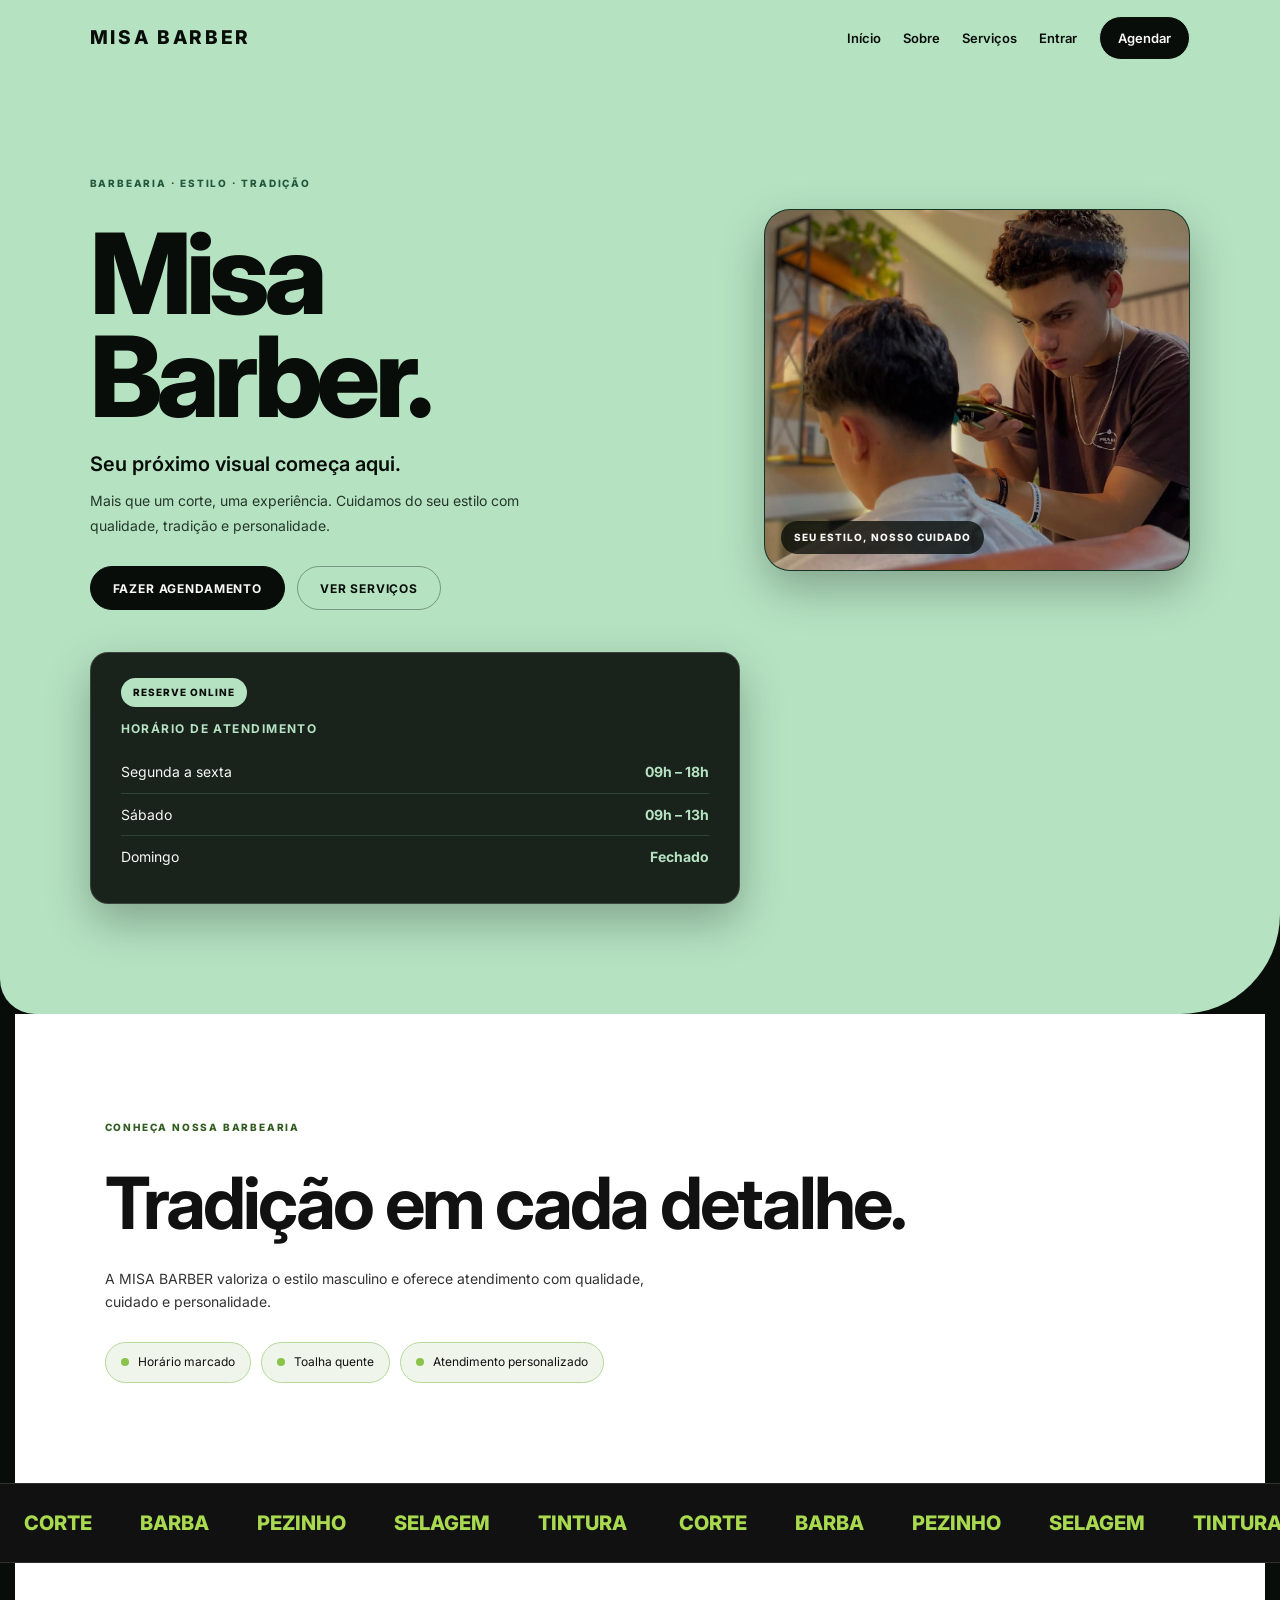
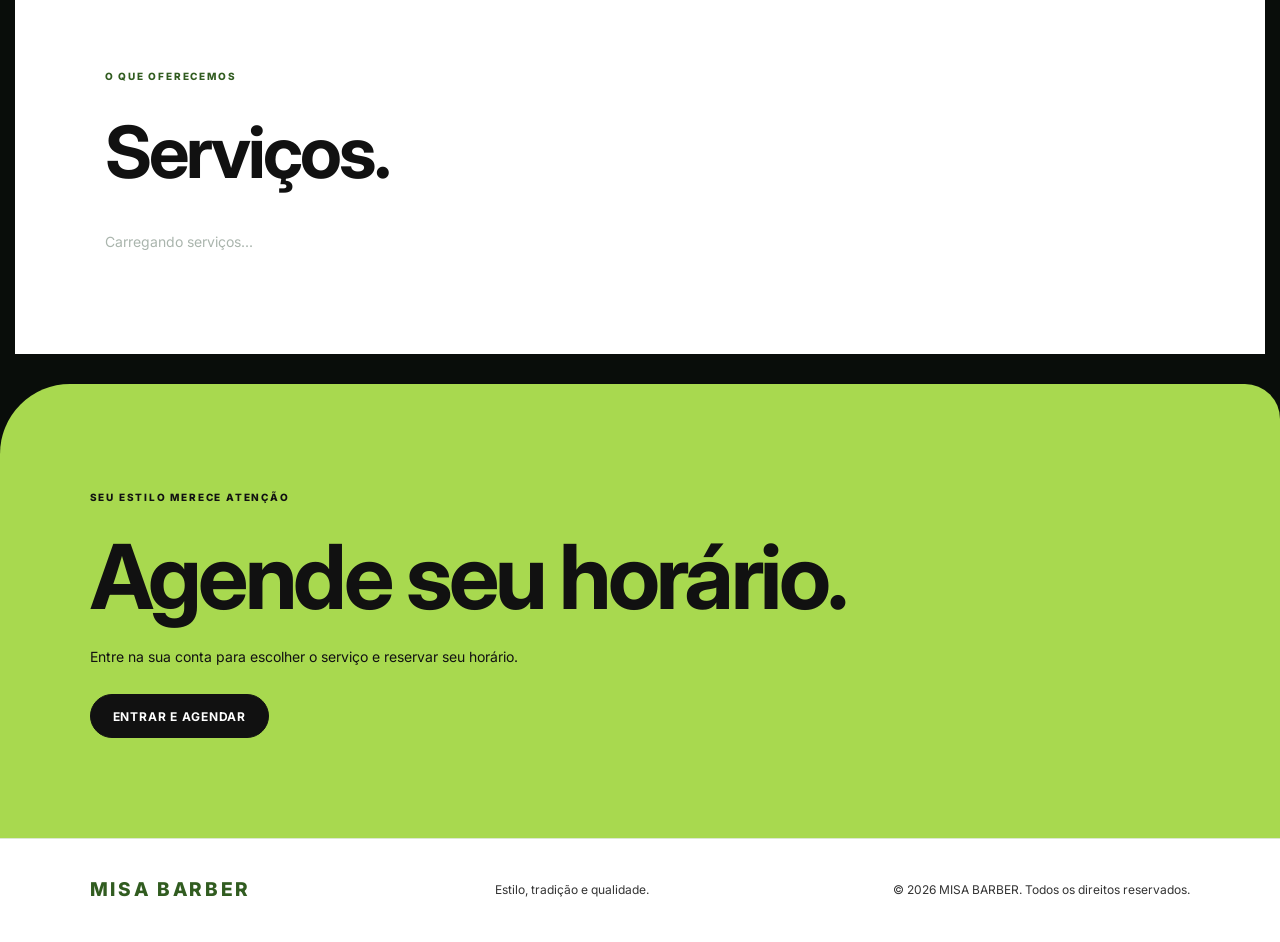
==== index.html @ e235f04a "Remove barboterapia e toalha quente da página inicial" ====
<!DOCTYPE html>
<html lang="pt-BR">
<head>
<meta charset="UTF-8">
<meta name="viewport" content="width=device-width, initial-scale=1.0">
<title>MISA BARBER</title>
<link rel="preconnect" href="https://fonts.googleapis.com">
<link href="https://fonts.googleapis.com/css2?family=Inter:wght@400;500;700;800&display=swap" rel="stylesheet">
<link rel="stylesheet" href="style.css">
</head>
<body>

<header class="topo">
  <a class="logo" href="index.html">MISA BARBER</a>
  <nav>
    <a href="#inicio">Início</a>
    <a href="#sobre">Sobre</a>
    <a href="#servicos">Serviços</a>
    <a href="login.html">Entrar</a>
    <a class="nav-cta" href="cadastro.html">Agendar</a>
  </nav>
</header>

<main>
  <section class="hero" id="inicio">
    <div class="hero-grid">
      <div class="entra">
        <span class="rotulo">Barbearia · Estilo · Tradição</span>
        <h1>Misa<br>Barber.</h1>
        <h2>Seu próximo visual começa aqui.</h2>
        <p class="lead">Mais que um corte, uma experiência. Cuidamos do seu estilo com qualidade, tradição e personalidade.</p>
        <div class="botoes">
          <a class="btn escuro" href="cadastro.html">FAZER AGENDAMENTO</a>
          <a class="btn contorno" href="#servicos">VER SERVIÇOS</a>
        </div>
      </div>

      
      <div class="hero-foto">
        <img src="imagens/foto-barbearia.jpg" alt="Imagem da MISA BARBER">
        <span>SEU ESTILO, NOSSO CUIDADO</span>
      </div>

      <aside class="vidro entra" aria-label="Horário de atendimento">
        <span class="pilula">Reserve online</span>
        <h3>Horário de atendimento</h3>
        <div class="horario"><span>Segunda a sexta</span><b>09h – 18h</b></div>
        <div class="horario"><span>Sábado</span><b>09h – 13h</b></div>
        <div class="horario"><span>Domingo</span><b>Fechado</b></div>
      </aside>
    </div>
  </section>

  <section class="vazio" id="sobre">
    <span class="rotulo">Conheça nossa barbearia</span>
    <h2>Tradição em cada detalhe.</h2>
    <p>A MISA BARBER valoriza o estilo masculino e oferece atendimento com qualidade, cuidado e personalidade.</p>
    <div class="selos">
      <span class="selo"><i></i>Horário marcado</span>
      <span class="selo"><i></i>Toalha quente</span>
      <span class="selo"><i></i>Atendimento personalizado</span>
    </div>
  </section>

  <div class="faixa" aria-hidden="true">
    <div>
      <span>CORTE</span><span>BARBA</span><span>PEZINHO</span><span>SELAGEM</span><span>TINTURA</span>
      <span>CORTE</span><span>BARBA</span><span>PEZINHO</span><span>SELAGEM</span><span>TINTURA</span>
    </div>
  </div>

  <section class="vazio" id="servicos">
    <span class="rotulo">O que oferecemos</span>
    <h2>Serviços.</h2>
    <div id="home-services" class="cards">
      <p>Carregando serviços...</p>
    </div>
  </section>

  <section class="convite">
    <div class="convite-in">
      <span class="rotulo">Seu estilo merece atenção</span>
      <h2>Agende seu horário.</h2>
      <p>Entre na sua conta para escolher o serviço e reservar seu horário.</p>
      <a class="btn escuro" href="login.html">ENTRAR E AGENDAR</a>
    </div>
  </section>
</main>

<footer>
  <a class="logo" href="index.html">MISA BARBER</a>
  <p>Estilo, tradição e qualidade.</p>
  <small>© 2026 MISA BARBER. Todos os direitos reservados.</small>
</footer>

<script type="module" src="script.js"></script>
</body>
</html>
---- style.css ----
/* MISA BARBER — identidade visual única */
:root {
  color-scheme: dark;
  --bg: #090D0A;
  --surface: #121A15;
  --surface-2: #18231C;
  --green: #173D2B;
  --green-light: #24583D;
  --mint: #B5E3C2;
  --white: #F7F8F6;
  --muted: #AAB5AD;
  --line: #2C4435;
  --danger: #E57373;
  --radius: 18px;
  --shadow: 0 18px 45px rgba(0,0,0,.28);
  --ease: cubic-bezier(.22,1,.36,1);
}
* { margin:0; padding:0; box-sizing:border-box; }
html { scroll-behavior:smooth; }
body {
  min-height:100vh;
  background:var(--bg);
  color:var(--white);
  font-family:'Inter',Arial,sans-serif;
  font-size:14px;
  line-height:1.7;
}
a { color:var(--mint); text-decoration:none; transition:color .2s ease; }
a:hover { color:#D8F2DF; }
button, input, select, textarea { font:inherit; }
button { cursor:pointer; }
:focus-visible { outline:2px solid var(--mint); outline-offset:3px; }
h1,h2,h3 { line-height:1.2; }
p { overflow-wrap:break-word; }

/* Cabeçalho e navegação */
.topo {
  position:sticky; top:0; z-index:20;
  min-height:76px; padding:16px 7%;
  display:flex; align-items:center; justify-content:space-between; gap:22px;
  background:rgba(9,13,10,.96);
  border-bottom:1px solid var(--line);
  box-shadow:0 8px 25px rgba(0,0,0,.16);
  backdrop-filter:blur(14px);
}
.logo {
  color:var(--mint); font-size:19px; font-weight:800;
  letter-spacing:.14em; white-space:nowrap;
}
nav { display:flex; align-items:center; justify-content:center; gap:22px; flex-wrap:wrap; }
nav a,.link-button {
  color:var(--white); background:transparent; border:0;
  font-size:13px; font-weight:600; font-family:inherit;
}
nav a:hover,.link-button:hover { color:var(--mint); }
.nav-cta {
  display:inline-flex; align-items:center; justify-content:center;
  padding:10px 18px; border:1px solid var(--mint);
  border-radius:999px; color:var(--mint);
}

/* Botões */
.btn {
  display:inline-flex; align-items:center; justify-content:center; gap:8px;
  min-height:44px; padding:12px 22px;
  border:1px solid var(--mint); border-radius:999px;
  background:var(--green); color:var(--white);
  font:700 12px 'Inter',Arial,sans-serif; letter-spacing:.07em;
  text-align:center; cursor:pointer;
  transition:background .2s ease,color .2s ease,border-color .2s ease,transform .2s ease;
}
.btn:hover { background:var(--mint); color:var(--bg); border-color:var(--mint); transform:translateY(-2px); }
.btn:active { transform:translateY(0); }
.btn.full { width:100%; margin-top:12px; }
.btn.small { min-height:34px; padding:8px 13px; font-size:11px; }
.btn.danger { background:#552626; border-color:#9B4A4A; color:#FFF; }
.btn.danger:hover { background:var(--danger); color:#190707; border-color:var(--danger); }
button:disabled,.btn:disabled { opacity:.45; cursor:not-allowed; transform:none; }

/* Página inicial */
body:has(.hero-grid) .topo {
  position:absolute; top:0; left:0; right:0;
  background:transparent; border:0; box-shadow:none; backdrop-filter:none;
}
body:has(.hero-grid) .topo .logo { color:var(--bg); }
body:has(.hero-grid) .topo nav a { color:var(--bg); }
body:has(.hero-grid) .topo nav a:hover { color:var(--green); }
body:has(.hero-grid) .topo .nav-cta { background:var(--bg); color:var(--white); }
.hero {
  position:relative; min-height:92vh; padding:170px 7% 110px;
  color:var(--bg); background:var(--mint);
  border-radius:0 0 100px 35px; overflow:hidden;
}
.hero-grid {
  display:grid; grid-template-columns:minmax(0,1.2fr) minmax(260px,.8fr);
  gap:34px; align-items:center; max-width:1250px; margin:0 auto;
}
.hero-grid > div:first-child { grid-column:1; grid-row:1; }
.hero-foto { grid-column:2; grid-row:1; align-self:center; }
.hero-grid .vidro { grid-column:1 / -1; }
.rotulo,.eyebrow {
  display:inline-block; margin-bottom:12px;
  color:var(--green-light); font-size:10px; font-weight:800;
  letter-spacing:.18em; text-transform:uppercase;
}
.hero h1 {
  margin:18px 0 24px; font-size:clamp(56px,9vw,112px);
  line-height:.92; font-weight:800; letter-spacing:-.05em;
}
.hero h2 { margin-bottom:12px; font-size:20px; font-weight:600; }
.lead { max-width:460px; margin-bottom:28px; color:#26372C; font-size:14px; line-height:1.8; }
.botoes { display:flex; gap:12px; flex-wrap:wrap; }
.btn.escuro { background:var(--bg); color:var(--white); border-color:var(--bg); }
.btn.escuro:hover { background:var(--green); border-color:var(--green); color:var(--white); }
.btn.claro { background:var(--mint); color:var(--bg); }
.btn.contorno { background:transparent; color:var(--bg); border-color:rgba(9,13,10,.35); }
.btn.contorno:hover { background:var(--bg); color:var(--white); border-color:var(--bg); }
.hero-foto {
  width:100%; min-height:300px; position:relative; overflow:hidden;
  border:1px solid rgba(9,13,10,.18); border-radius:26px;
  background:var(--green); box-shadow:var(--shadow);
}
.hero-foto img { display:block; width:100%; height:360px; object-fit:cover; }
.hero-foto span {
  position:absolute; left:16px; bottom:16px; padding:8px 13px;
  color:var(--white); background:rgba(9,13,10,.78);
  border-radius:999px; font-size:10px; font-weight:800; letter-spacing:.1em;
}
.vidro {
  position:relative; padding:25px 30px; color:var(--white);
  background:rgba(9,13,10,.9); border:1px solid rgba(255,255,255,.15);
  border-radius:var(--radius); box-shadow:var(--shadow);
}
.hero .vidro { max-width:650px; margin-top:8px; }
.vidro .pilula {
  display:inline-block; margin-bottom:15px; padding:6px 12px;
  color:var(--bg); background:var(--mint); border-radius:999px;
  font-size:10px; font-weight:800; letter-spacing:.1em; text-transform:uppercase;
}
.vidro h3 { margin-bottom:14px; color:var(--mint); font-size:12px; letter-spacing:.12em; text-transform:uppercase; }
.horario { display:flex; justify-content:space-between; gap:16px; padding:9px 0; border-bottom:1px solid var(--line); }
.horario:last-child { border:0; }
.horario b { color:var(--mint); }
.vazio { max-width:1250px; margin:0 auto; padding:100px 7%; }
.vazio h2 { margin:12px 0 20px; font-size:clamp(36px,6vw,72px); letter-spacing:-.04em; }
.vazio > p { max-width:560px; color:var(--muted); }
.vazio .rotulo { color:var(--mint); }
.selos { display:flex; gap:10px; flex-wrap:wrap; margin-top:28px; }
.selo { display:inline-flex; align-items:center; gap:9px; padding:9px 15px; background:var(--surface-2); border:1px solid var(--line); border-radius:999px; font-size:12px; }
.selo i { width:8px; height:8px; border-radius:50%; background:var(--mint); }
.cards { display:grid; grid-template-columns:repeat(auto-fit,minmax(230px,1fr)); gap:18px; margin-top:35px; }
.cards > p { grid-column:1/-1; color:var(--muted); }
.card {
  padding:28px; background:var(--surface); border:1px solid var(--line);
  border-radius:var(--radius); transition:transform .2s ease,border-color .2s ease;
}
.card:hover { transform:translateY(-4px); border-color:var(--mint); }
.card h3 { min-height:2.4em; margin-bottom:14px; color:var(--mint); font-size:18px; }
.card p { color:var(--muted); font-size:13px; }
.card p:first-of-type { color:var(--mint); font-size:26px; font-weight:800; }
.faixa { overflow:hidden; padding:22px 0; border-block:1px solid var(--line); color:var(--muted); font-size:20px; font-weight:800; white-space:nowrap; }
.faixa div { display:inline-block; animation:correr 38s linear infinite; }
.faixa span { margin:0 24px; }
@keyframes correr { to { transform:translateX(-50%); } }
.convite { margin-top:30px; padding:100px 7%; color:var(--bg); background:var(--mint); border-radius:70px 35px 0 0; }
.convite-in { max-width:1250px; margin:0 auto; }
.convite .rotulo { color:var(--green); }
.convite h2 { max-width:900px; margin:15px 0 24px; font-size:clamp(42px,7vw,90px); line-height:.98; letter-spacing:-.04em; }
.convite p { max-width:470px; margin-bottom:26px; color:#304438; }

/* Seções e rodapé das páginas internas */
.section { padding:70px 7%; text-align:center; }
.section > p:not(.eyebrow) { max-width:680px; margin:0 auto; color:var(--muted); }
.about,.booking { background:var(--surface); }
footer {
  display:flex; align-items:center; justify-content:space-between; flex-wrap:wrap; gap:18px;
  padding:35px 7%; background:var(--bg); border-top:1px solid var(--line);
}
footer p,footer small { color:var(--muted); font-size:12px; }

/* Login, cadastro e agendamento */
.form-page {
  min-height:calc(100vh - 76px); display:grid; place-items:center;
  padding:48px 16px; background:radial-gradient(ellipse at top,var(--green) 0%,var(--bg) 68%);
}
.form-card {
  width:min(100%,460px); padding:34px;
  background:var(--surface); border:1px solid var(--line);
  border-radius:var(--radius); box-shadow:var(--shadow);
}
.form-card.wide { width:min(100%,680px); }
.form-card h1,.admin h1 { margin-bottom:24px; color:var(--mint); font-size:30px; }
label { display:block; margin:15px 0; color:var(--muted); font-size:12px; text-align:left; }
input,select,textarea {
  display:block; width:100%; min-height:44px; margin-top:7px; padding:11px 13px;
  color:var(--white); background:var(--bg); border:1px solid var(--line);
  border-radius:10px; font-size:14px;
}
input::placeholder,textarea::placeholder { color:#7F8D83; }
input:focus,select:focus,textarea:focus { outline:2px solid var(--mint); border-color:var(--mint); }
input[type=checkbox] { display:inline-block; width:auto; min-height:auto; margin:0 7px 0 0; accent-color:var(--mint); }
.message { margin-top:14px; color:var(--mint); font-size:12px; line-height:1.6; }
.message.error { color:var(--danger); }
.muted { margin-top:14px; color:var(--muted); font-size:12px; line-height:1.7; }
.muted a { color:var(--mint); }
.stack { display:grid; gap:12px; margin-top:20px; text-align:left; }
.item { padding:17px; background:var(--surface-2); border:1px solid var(--line); border-radius:12px; text-align:left; }
.item strong { color:var(--mint); }
.item p { margin:7px 0; color:var(--muted); font-size:12px; line-height:1.7; }
.actions { display:flex; flex-wrap:wrap; gap:8px; margin-top:12px; }

/* Painel administrativo */
.admin { text-align:left; }
.admin > .eyebrow,.admin > h1 { display:block; text-align:center; }
.admin-grid { display:grid; grid-template-columns:repeat(2,minmax(0,1fr)); gap:18px; margin-top:28px; }
.panel { min-width:0; padding:22px; background:var(--surface); border:1px solid var(--line); border-radius:var(--radius); }
.panel h2 { margin-bottom:15px; color:var(--mint); font-size:20px; }
.panel .subhead { margin-top:26px; font-size:17px; }
.filters { display:flex; align-items:end; flex-wrap:wrap; gap:10px; }
.filters label { flex:1; }
.hours-row { display:grid; grid-template-columns:1.2fr 1fr 1fr; align-items:center; gap:8px; padding:7px 0; border-bottom:1px solid var(--line); }
.hours-row label { margin:6px 0; }
.hours-row input[type=checkbox] { display:inline-block; width:auto; }
.hours-row input[type=time] { min-width:0; padding:8px; }
.check-label { font-size:11px; }

/* Calendário e horários */
.booking-section { margin:25px 0; }
.booking-section h2 { margin-bottom:14px; color:var(--mint); font-size:18px; }
.calendar { margin-top:14px; padding:18px; background:var(--surface-2); border:1px solid var(--line); border-radius:14px; }
.calendar-header { display:flex; align-items:center; justify-content:space-between; gap:12px; margin-bottom:18px; }
.calendar-header h3 { color:var(--mint); font-size:17px; text-align:center; text-transform:capitalize; }
.calendar-header button { width:38px; height:38px; border:1px solid var(--green-light); border-radius:9px; background:var(--green); color:var(--white); font-size:24px; }
.calendar-header button:hover { background:var(--mint); color:var(--bg); }
.calendar-weekdays,.calendar-days { display:grid; grid-template-columns:repeat(7,minmax(0,1fr)); gap:7px; text-align:center; }
.calendar-weekdays { margin-bottom:10px; }
.calendar-weekdays span { color:var(--mint); font-size:10px; font-weight:800; }
.calendar-day {
  width:100%; aspect-ratio:1; border:1px solid var(--line); border-radius:8px;
  background:var(--bg); color:var(--white); font-size:13px;
}
.calendar-day:hover:not(:disabled),.calendar-day.selected,
.time-button:hover,.time-button.selected { background:var(--mint); color:var(--bg); border-color:var(--mint); }
.calendar-day:disabled { opacity:.25; cursor:not-allowed; }
.calendar-empty { aspect-ratio:1; }
.time-slots { display:grid; grid-template-columns:repeat(3,minmax(0,1fr)); gap:9px; margin-top:14px; }
.time-button { padding:12px 5px; background:var(--bg); color:var(--white); border:1px solid var(--line); border-radius:9px; font-weight:600; }
.booking-summary { margin:22px 0; padding:18px; background:var(--surface-2); border:1px solid var(--green-light); border-radius:12px; }
.booking-summary h3 { margin-bottom:12px; color:var(--mint); font-size:17px; }
.booking-summary p { margin:5px 0; color:var(--muted); font-size:12px; }

/* Confirmação do agendamento */
.success-overlay[hidden] { display:none !important; }
.success-overlay { position:fixed; inset:0; z-index:9999; display:flex; align-items:center; justify-content:center; padding:20px; background:rgba(0,0,0,.86); backdrop-filter:blur(5px); }
.success-modal { width:min(100%,440px); padding:35px 28px; text-align:center; background:var(--surface); color:var(--white); border:1px solid var(--green-light); border-radius:20px; box-shadow:var(--shadow); animation:aparecer .25s ease-out; }
.success-check { display:grid; place-items:center; width:66px; height:66px; margin:0 auto 18px; border:2px solid var(--mint); border-radius:50%; background:var(--green); color:var(--mint); font-size:36px; font-weight:700; }
.success-modal h2 { margin:8px 0 12px; color:var(--mint); font-size:25px; }
.success-modal > p:not(.eyebrow) { margin-bottom:22px; color:var(--muted); font-size:13px; }
.success-link { display:flex; }
.success-close { margin-top:13px; padding:10px 20px; border:1px solid var(--line); border-radius:999px; background:transparent; color:var(--white); }
.success-close:hover { border-color:var(--mint); color:var(--mint); }
@keyframes aparecer { from { opacity:0; transform:translateY(12px) scale(.98); } to { opacity:1; transform:none; } }

/* Catálogo, planos e pagamentos */
.catalog-title { margin-top:40px; color:var(--mint); font-size:22px; }
.catalog-intro { max-width:650px; margin:12px auto 0; color:var(--muted); line-height:1.7; }
.plan-card { width:min(100%,300px); padding:25px 21px; background:var(--surface); border:1px solid var(--line); border-radius:var(--radius); text-align:left; }
.plan-card h3 { margin-bottom:10px; color:var(--mint); }
.plan-card p { margin:8px 0; color:var(--muted); font-size:13px; }
.plan-card .plan-price { color:var(--mint); font-size:23px; font-weight:800; }
.plan-services { margin-top:14px; padding-top:12px; border-top:1px solid var(--line); }
.plan-service-option { display:flex; align-items:center; gap:9px; padding:8px; border:1px solid var(--line); border-radius:9px; }
.plan-service-option input { width:auto; margin:0; }
.plan-service-option label { margin:0; color:var(--white); }
body:has(.intro) { background:radial-gradient(ellipse at top,var(--green) 0%,var(--bg) 72%); }
body:has(.intro) > header { padding:20px 7%; background:var(--bg); border-bottom:1px solid var(--line); text-align:center; }
body:has(.intro) main { width:min(1100px,92%); margin:48px auto; }
.intro { margin-bottom:35px; text-align:center; }
.intro small { display:block; margin-bottom:12px; color:var(--mint); font-size:11px; font-weight:800; letter-spacing:3px; }
.intro h1 { margin-bottom:12px; color:var(--mint); font-size:clamp(27px,5vw,40px); }
.intro p { color:var(--muted); font-size:14px; }
.grid { display:grid; grid-template-columns:repeat(auto-fit,minmax(245px,1fr)); gap:18px; }
.servico { display:flex; flex-direction:column; min-height:205px; padding:23px; background:var(--surface); border:1px solid var(--line); border-radius:var(--radius); transition:transform .2s,border-color .2s; }
.servico:hover { transform:translateY(-3px); border-color:var(--mint); }
.servico h2 { margin-bottom:12px; color:var(--mint); font-size:18px; }
.preco { margin-bottom:18px; color:var(--white); font-size:23px; font-weight:800; }
.pagar { display:block; margin-top:auto; padding:12px 14px; background:var(--green); border:1px solid var(--mint); border-radius:999px; color:var(--white); text-align:center; font-size:11px; font-weight:800; letter-spacing:.06em; }
.pagar:hover { background:var(--mint); color:var(--bg); }
.pagar.indisponivel { opacity:.45; cursor:not-allowed; pointer-events:none; }
.aviso { max-width:720px; margin:28px auto 0; padding:17px; border:1px solid var(--line); border-radius:12px; color:var(--muted); font-size:12px; text-align:center; }
.voltar { display:block; width:fit-content; margin:28px auto 0; color:var(--mint); }

/* Imagens e animações */
.entra { animation:sobe .8s var(--ease) both; }
.entra:nth-child(2) { animation-delay:.12s; }
@keyframes sobe { from { opacity:0; transform:translateY(22px); } to { opacity:1; transform:none; } }

/* Responsividade */
@media(max-width:860px) {
  .topo { flex-direction:column; padding:17px 5%; gap:12px; }
  body:has(.hero-grid) .topo { position:relative; background:var(--mint); }
  nav { gap:14px; }
  .hero { min-height:auto; padding:65px 6% 75px; border-radius:0 0 65px 25px; }
  .hero-grid { grid-template-columns:1fr; gap:25px; }
  .hero-grid > div:first-child,.hero-foto,.hero-grid .vidro { grid-column:1; grid-row:auto; }
  .hero-foto img { height:300px; }
  .hero .vidro { margin-top:0; }
  .vazio { padding:75px 6%; }
  .convite { padding:75px 6%; border-radius:45px 25px 0 0; }
  .admin-grid { grid-template-columns:1fr; }
}
@media(max-width:520px) {
  .logo { font-size:17px; }
  nav { gap:10px 14px; }
  nav a,.link-button { font-size:12px; }
  .hero h1 { font-size:clamp(52px,15vw,78px); }
  .hero-foto img { height:240px; }
  .form-card { padding:25px 19px; }
  .calendar { padding:12px; }
  .calendar-weekdays,.calendar-days { gap:4px; }
  .calendar-weekdays span { font-size:8px; }
  .calendar-day { font-size:11px; }
  .time-slots { grid-template-columns:repeat(3,minmax(0,1fr)); gap:6px; }
  .time-button { padding:10px 2px; font-size:11px; }
  .hours-row { grid-template-columns:1fr 1fr; }
  .hours-row label:first-child { grid-column:1/-1; }
  footer { justify-content:center; text-align:center; }
}
@media(prefers-reduced-motion:reduce) {
  *,*::before,*::after { animation:none!important; scroll-behavior:auto!important; transition:none!important; }
  .success-modal { animation:none; }
}


/* AJUSTES FINAIS — textos inferiores, serviços e imagem */
.vazio h2 { color:var(--white); }
.vazio > p { color:#C5CEC7; }
.vazio .selo { color:var(--white); }
.convite { color:var(--bg); }
.convite h2 { color:var(--bg); }
.convite p { color:#26372C; }
.convite .btn.escuro { color:var(--white); background:var(--bg); }
.convite .btn.escuro:hover { color:var(--white); background:var(--green); }
footer .logo { color:var(--mint); }
footer p, footer small { color:#B8C2BA; }
.card { display:flex; flex-direction:column; align-items:flex-start; }
.card h3 { color:var(--mint); }
.card p { color:#C5CEC7; }
.card .service-price { color:var(--mint); }
.service-book-btn { width:100%; margin-top:18px; font-size:10px; padding:11px 12px; }
.hero-foto { overflow:hidden; }
.hero-foto img { transform:scale(1.035); transition:transform .6s ease; }
.hero-foto:hover img { transform:scale(1.075); }


/* CORES CORRETAS DAS SEÇÕES INFERIORES: TEXTO PRETO, BRANCO E VERDE-LIMÃO */
.vazio {
  background: #FFFFFF !important;
  color: #111111 !important;
}
.vazio .rotulo { color: #315C20 !important; }
.vazio h2 { color: #111111 !important; }
.vazio > p { color: #333333 !important; }
.vazio .selo {
  background: #F0F5EC !important;
  color: #111111 !important;
  border: 1px solid #B5D99A !important;
}
.vazio .selo i { background: #8BC34A !important; }

.convite {
  background: #A8D94F !important;
  color: #111111 !important;
  border: 0 !important;
}
.convite .rotulo,
.convite h2,
.convite p { color: #111111 !important; }
.convite .btn.escuro {
  background: #111111 !important;
  color: #FFFFFF !important;
  border-color: #111111 !important;
}
.convite .btn.escuro:hover {
  background: #FFFFFF !important;
  color: #111111 !important;
  border-color: #FFFFFF !important;
}

footer {
  background: #FFFFFF !important;
  color: #111111 !important;
  border-top: 1px solid #DCE8D2 !important;
}
footer .logo { color: #315C20 !important; }
footer p, footer small { color: #333333 !important; }
.faixa {
  background: #111111 !important;
  color: #A8D94F !important;
  border-color: #303030 !important;
}
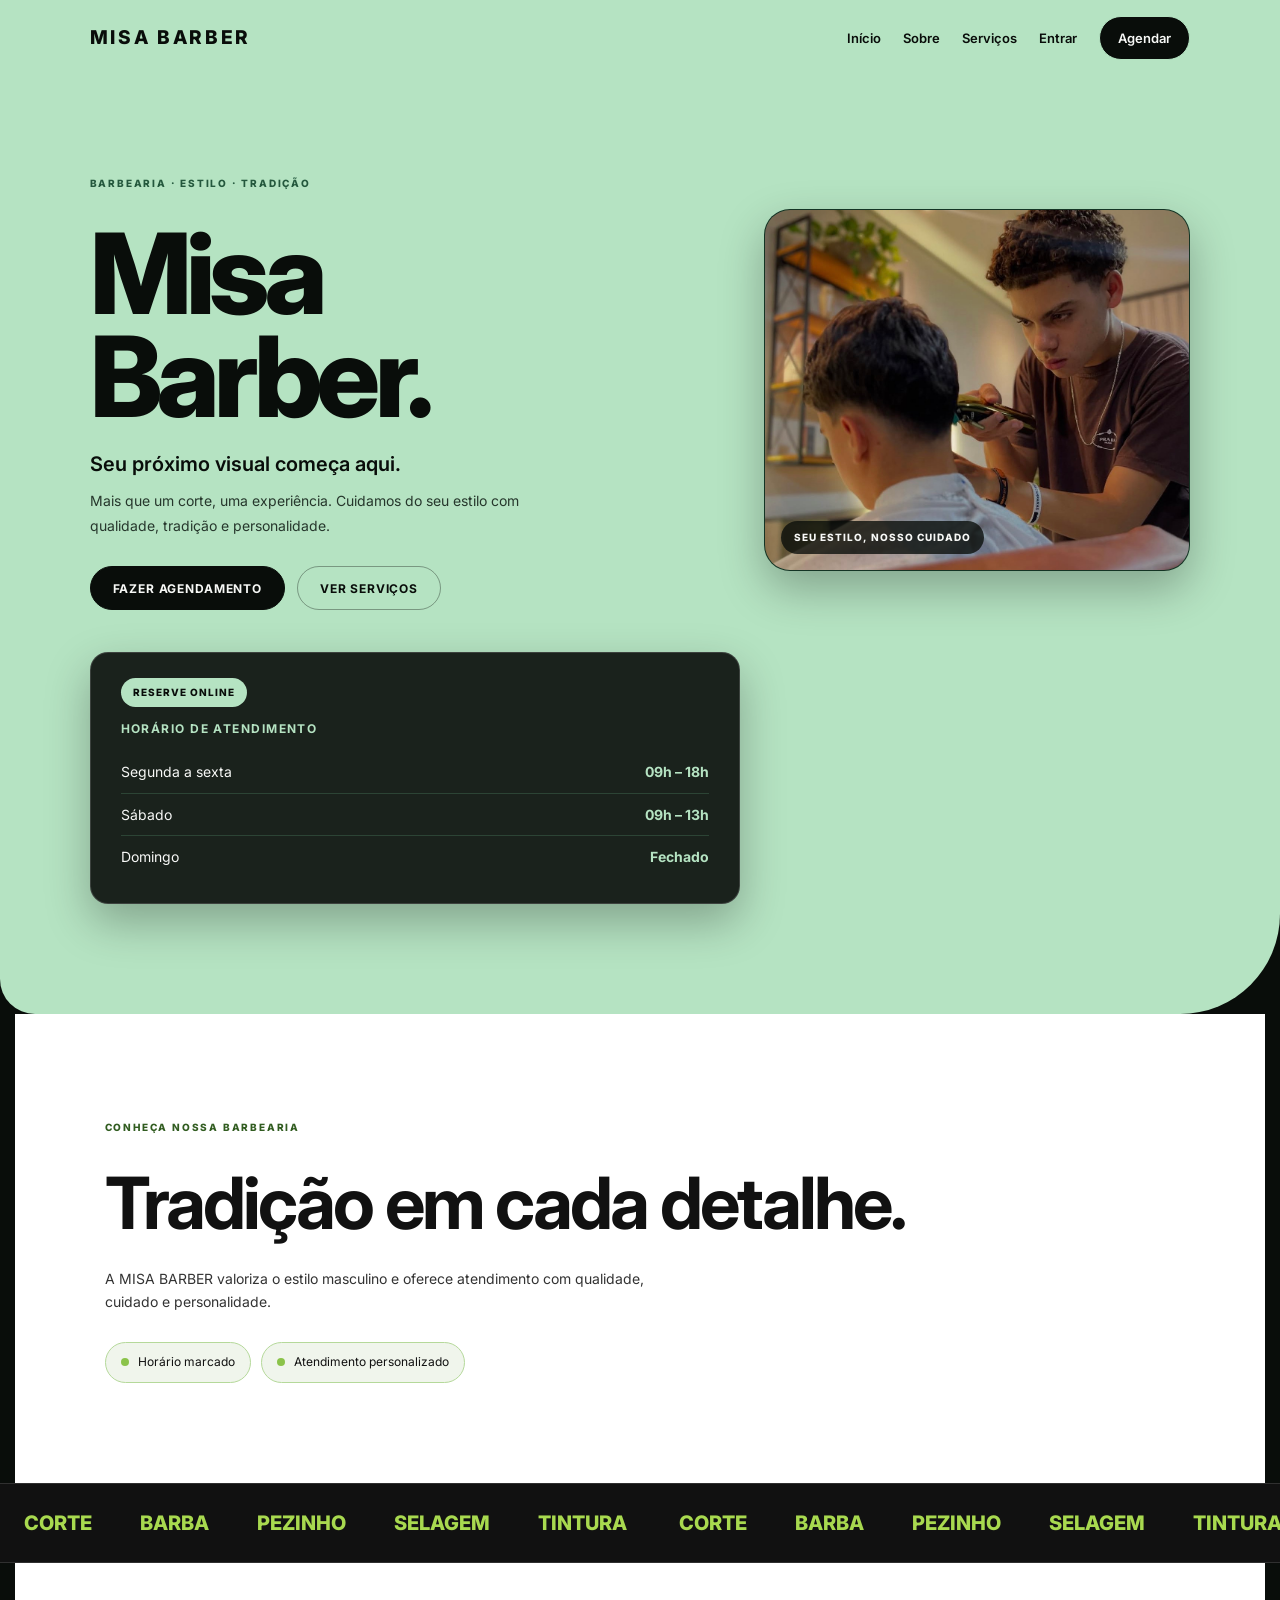
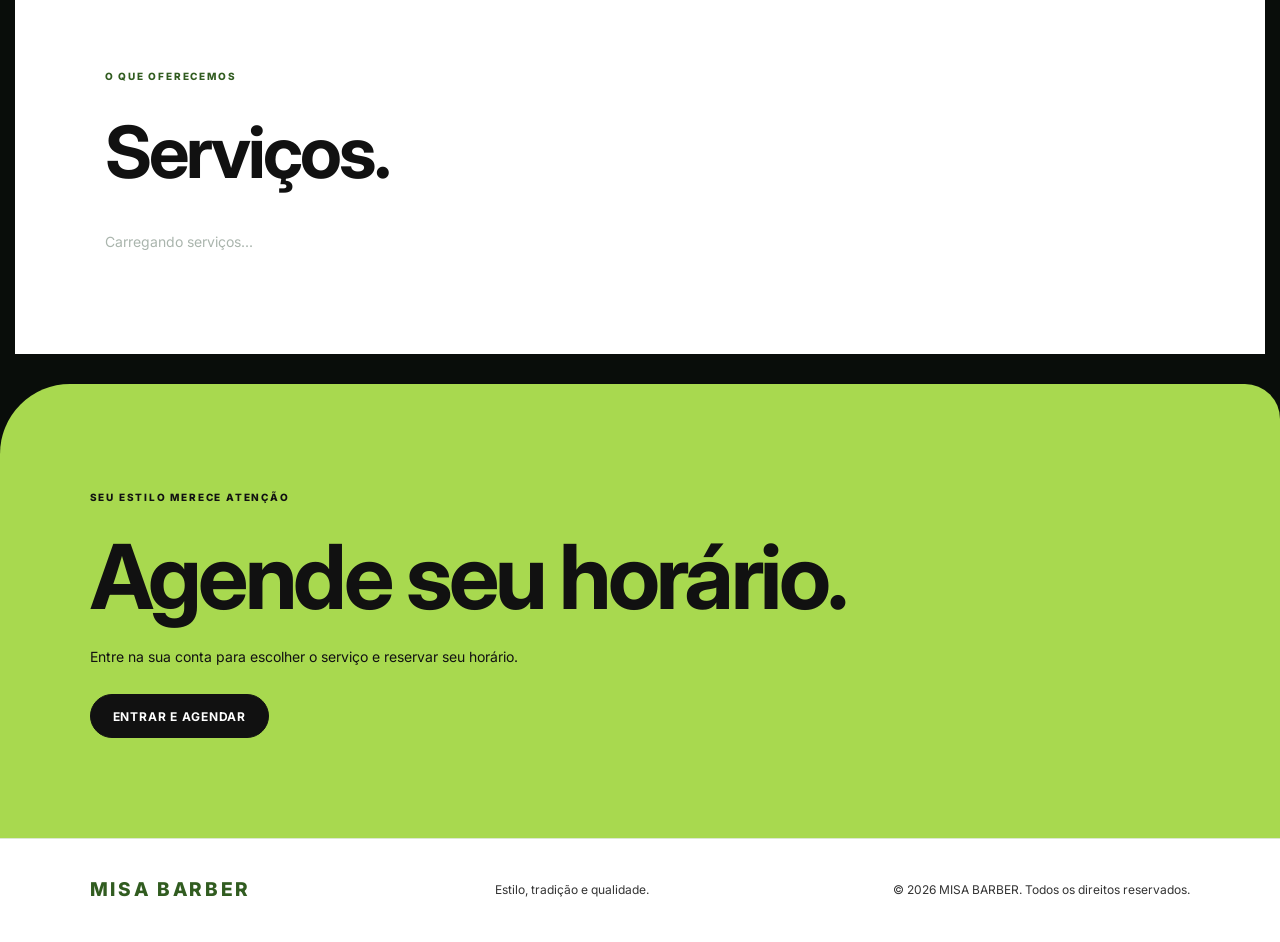
==== commit a029ebfb: "Remove selo de toalha quente" ====
--- a/index.html
+++ b/index.html
@@ -57,7 +57,6 @@
     <p>A MISA BARBER valoriza o estilo masculino e oferece atendimento com qualidade, cuidado e personalidade.</p>
     <div class="selos">
       <span class="selo"><i></i>Horário marcado</span>
-      <span class="selo"><i></i>Toalha quente</span>
       <span class="selo"><i></i>Atendimento personalizado</span>
     </div>
   </section>
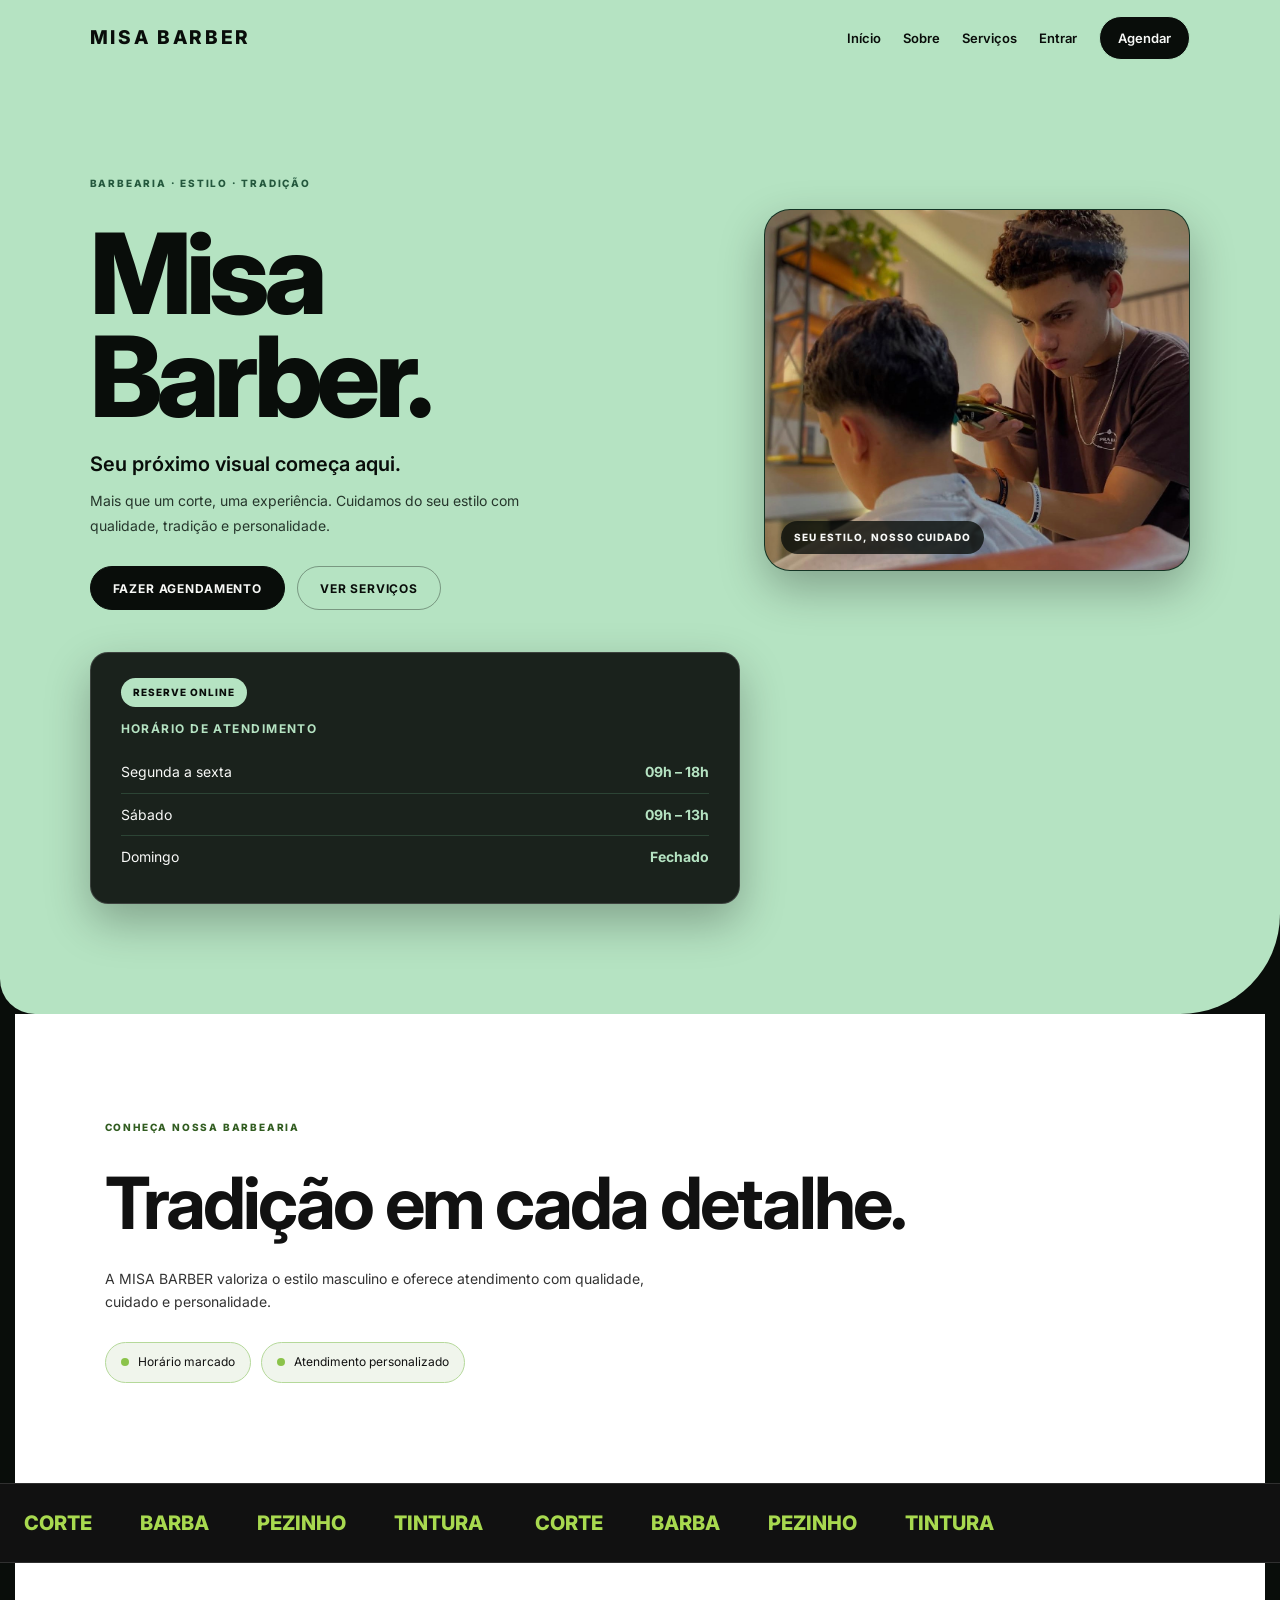
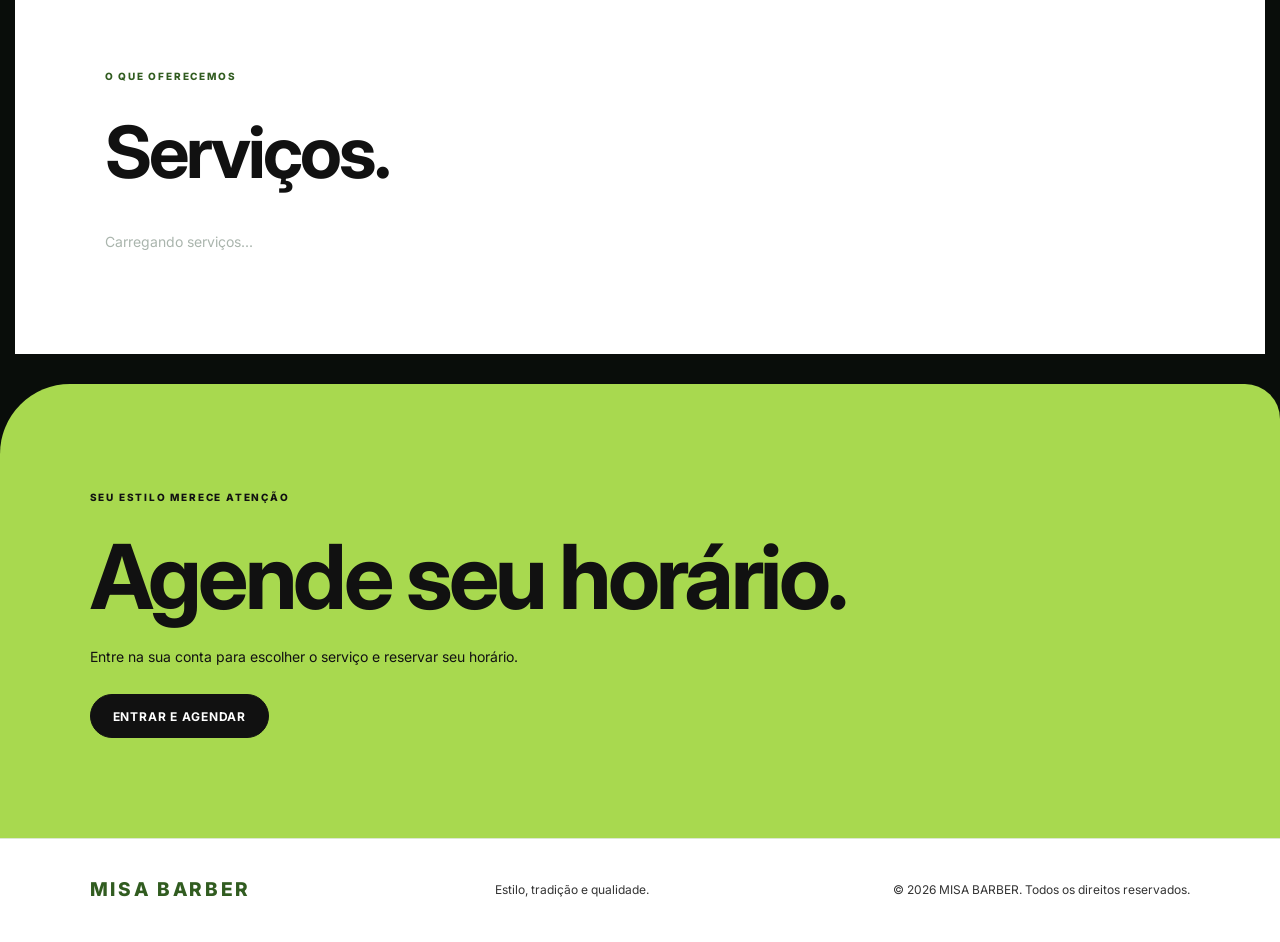
==== commit 6b99dff1: "Remove selagem da faixa animada de serviços" ====
--- a/index.html
+++ b/index.html
@@ -63,8 +63,8 @@
 
   <div class="faixa" aria-hidden="true">
     <div>
-      <span>CORTE</span><span>BARBA</span><span>PEZINHO</span><span>SELAGEM</span><span>TINTURA</span>
-      <span>CORTE</span><span>BARBA</span><span>PEZINHO</span><span>SELAGEM</span><span>TINTURA</span>
+      <span>CORTE</span><span>BARBA</span><span>PEZINHO</span><span>TINTURA</span>
+      <span>CORTE</span><span>BARBA</span><span>PEZINHO</span><span>TINTURA</span>
     </div>
   </div>
 
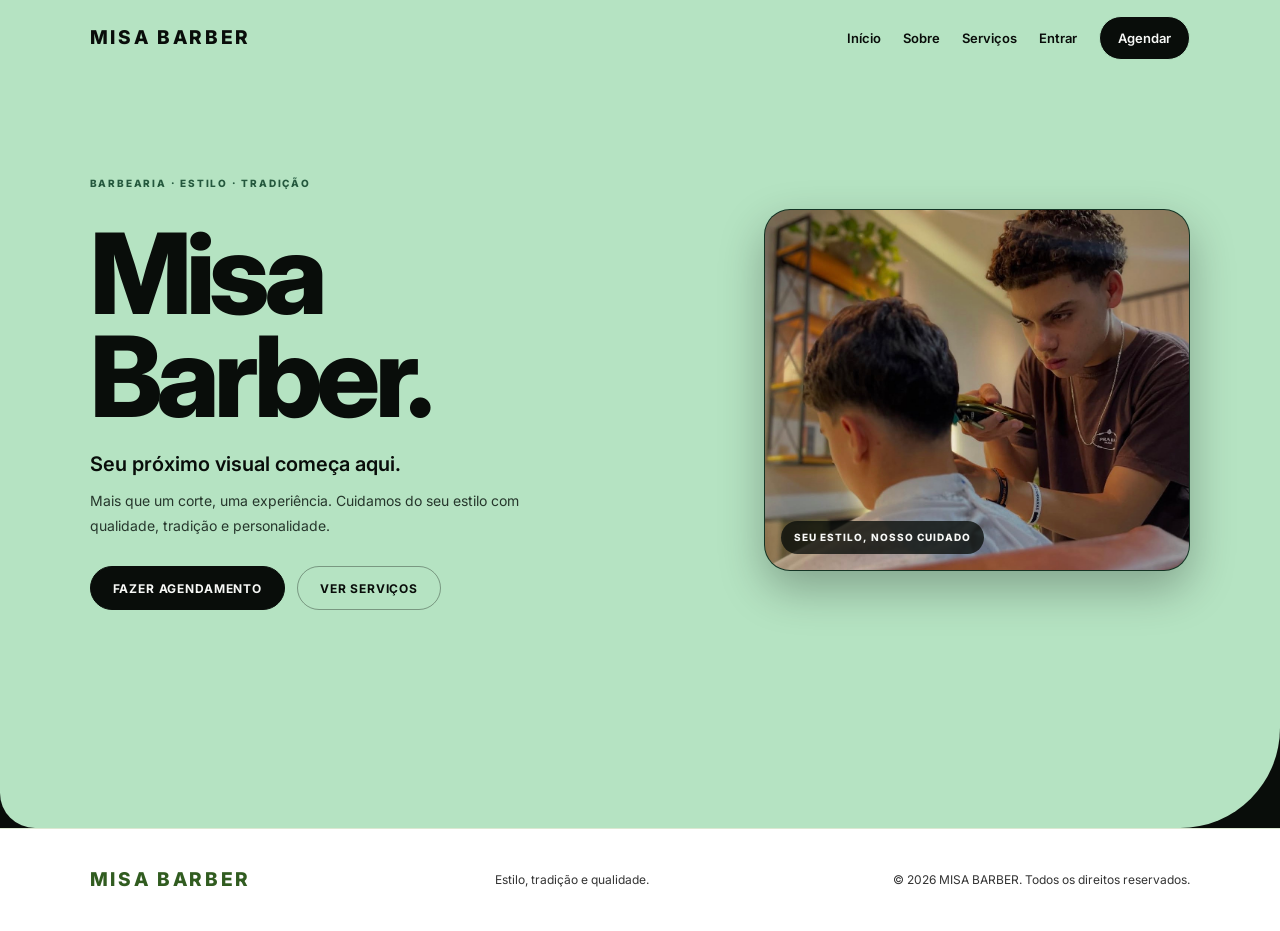
==== commit f1fc6e35: "Simplificar página inicial e remover seções extras" ====
--- a/index.html
+++ b/index.html
@@ -6,7 +6,7 @@
 <title>MISA BARBER</title>
 <link rel="preconnect" href="https://fonts.googleapis.com">
 <link href="https://fonts.googleapis.com/css2?family=Inter:wght@400;500;700;800&display=swap" rel="stylesheet">
-<link rel="stylesheet" href="style.css">
+<link rel="stylesheet" href="style.css?v=inicial-limpa-30min">
 </head>
 <body>
 
@@ -14,10 +14,10 @@
   <a class="logo" href="index.html">MISA BARBER</a>
   <nav>
     <a href="#inicio">Início</a>
-    <a href="#sobre">Sobre</a>
-    <a href="#servicos">Serviços</a>
+    <a href="#inicio">Sobre</a>
+    <a href="login.html">Serviços</a>
     <a href="login.html">Entrar</a>
-    <a class="nav-cta" href="cadastro.html">Agendar</a>
+    <a class="nav-cta" href="login.html">Agendar</a>
   </nav>
 </header>
 
@@ -40,48 +40,6 @@
         <img src="imagens/foto-barbearia.jpg" alt="Imagem da MISA BARBER">
         <span>SEU ESTILO, NOSSO CUIDADO</span>
       </div>
-
-      <aside class="vidro entra" aria-label="Horário de atendimento">
-        <span class="pilula">Reserve online</span>
-        <h3>Horário de atendimento</h3>
-        <div class="horario"><span>Segunda a sexta</span><b>09h – 18h</b></div>
-        <div class="horario"><span>Sábado</span><b>09h – 13h</b></div>
-        <div class="horario"><span>Domingo</span><b>Fechado</b></div>
-      </aside>
-    </div>
-  </section>
-
-  <section class="vazio" id="sobre">
-    <span class="rotulo">Conheça nossa barbearia</span>
-    <h2>Tradição em cada detalhe.</h2>
-    <p>A MISA BARBER valoriza o estilo masculino e oferece atendimento com qualidade, cuidado e personalidade.</p>
-    <div class="selos">
-      <span class="selo"><i></i>Horário marcado</span>
-      <span class="selo"><i></i>Atendimento personalizado</span>
-    </div>
-  </section>
-
-  <div class="faixa" aria-hidden="true">
-    <div>
-      <span>CORTE</span><span>BARBA</span><span>PEZINHO</span><span>TINTURA</span>
-      <span>CORTE</span><span>BARBA</span><span>PEZINHO</span><span>TINTURA</span>
-    </div>
-  </div>
-
-  <section class="vazio" id="servicos">
-    <span class="rotulo">O que oferecemos</span>
-    <h2>Serviços.</h2>
-    <div id="home-services" class="cards">
-      <p>Carregando serviços...</p>
-    </div>
-  </section>
-
-  <section class="convite">
-    <div class="convite-in">
-      <span class="rotulo">Seu estilo merece atenção</span>
-      <h2>Agende seu horário.</h2>
-      <p>Entre na sua conta para escolher o serviço e reservar seu horário.</p>
-      <a class="btn escuro" href="login.html">ENTRAR E AGENDAR</a>
     </div>
   </section>
 </main>
@@ -92,6 +50,6 @@
   <small>© 2026 MISA BARBER. Todos os direitos reservados.</small>
 </footer>
 
-<script type="module" src="script.js"></script>
+<script type="module" src="script.js?v=inicial-limpa-30min"></script>
 </body>
 </html>
--- a/style.css
+++ b/style.css
@@ -399,3 +399,76 @@
   color: #A8D94F !important;
   border-color: #303030 !important;
 }
+
+
+/* DASHBOARD ADMINISTRATIVO */
+.admin-dashboard { margin:28px 0 34px; }
+.dashboard-heading { display:flex; align-items:center; justify-content:space-between; gap:18px; margin-bottom:18px; }
+.dashboard-heading h2 { color:var(--mint); font-size:24px; }
+.stats-grid { display:grid; grid-template-columns:repeat(5,minmax(0,1fr)); gap:13px; }
+.stat-card { min-width:0; padding:20px; background:var(--surface); border:1px solid var(--line); border-radius:16px; }
+.stat-card span,.stat-card small { display:block; color:var(--muted); font-size:11px; }
+.stat-card strong { display:block; margin:10px 0 6px; color:var(--white); font-size:clamp(22px,3vw,32px); overflow-wrap:anywhere; }
+.stat-card.highlight { border-color:var(--mint); background:linear-gradient(145deg,var(--surface),#26351F); }
+.stat-card.highlight strong { color:var(--mint); font-size:clamp(18px,2.4vw,27px); }
+.charts-grid { display:grid; grid-template-columns:1.4fr 1fr; gap:18px; margin-top:18px; }
+.chart-panel { min-width:0; }
+.chart-panel canvas { width:100% !important; height:280px !important; max-height:280px; }
+@media(max-width:1000px) { .stats-grid { grid-template-columns:repeat(3,minmax(0,1fr)); } }
+@media(max-width:700px) { .stats-grid { grid-template-columns:repeat(2,minmax(0,1fr)); } .charts-grid { grid-template-columns:1fr; } .dashboard-heading { align-items:flex-start; flex-direction:column; } }
+
+/* GRÁFICOS DO PAINEL — RENDERIZAÇÃO NATIVA */
+.bar-chart { display:flex; align-items:stretch; justify-content:space-around; gap:10px; min-height:230px; padding:18px 8px 8px; border-bottom:1px solid var(--line); }
+.bar-column { display:flex; flex:1; min-width:0; flex-direction:column; align-items:center; justify-content:flex-end; gap:8px; }
+.bar-column strong { color:var(--white); font-size:12px; }
+.bar-track { display:flex; align-items:flex-end; justify-content:center; width:min(100%,42px); height:145px; overflow:hidden; background:var(--surface-2); border-radius:8px 8px 3px 3px; }
+.bar-track span { display:block; width:100%; min-height:4px; background:linear-gradient(180deg,#C9F58A,#78A83B); border-radius:7px 7px 2px 2px; }
+.bar-column small { color:var(--muted); font-size:10px; }
+.status-chart { display:grid; gap:18px; padding:12px 0; }
+.status-row > div:first-child { display:flex; justify-content:space-between; align-items:center; gap:12px; margin-bottom:7px; }
+.status-row span { display:flex; align-items:center; gap:9px; color:var(--muted); font-size:12px; }
+.status-row i { display:inline-block; width:9px; height:9px; border-radius:50%; }
+.status-row strong { color:var(--white); font-size:13px; }
+.status-track { height:9px; overflow:hidden; background:var(--surface-2); border-radius:99px; }
+.status-track span { display:block; height:100%; border-radius:99px; }
+#admin-back-link { display:inline-flex; align-items:center; padding:9px 15px; border:1px solid var(--mint); border-radius:999px; color:var(--mint); font-weight:700; }
+#admin-back-link:hover { background:var(--mint); color:var(--bg); }
+@media(max-width:700px) { .bar-chart { gap:5px; } .bar-track { height:120px; } }
+
+.service-admin-item label { margin:8px 0; }
+.service-admin-item .actions button { flex:1; }
+.service-admin-item input { min-height:38px; }
+
+
+/* CAMPO DE SENHA COM OPÇÃO DE VISUALIZAÇÃO */
+.password-field { position:relative; display:flex; align-items:center; }
+.password-field input { width:100%; padding-right:94px; }
+.password-toggle { position:absolute; right:10px; border:0; background:transparent; color:var(--mint); font-size:10px; font-weight:800; letter-spacing:.5px; cursor:pointer; padding:9px 7px; }
+.password-toggle:hover { color:var(--white); }
+
+
+/* BOTAO DE OLHO NO CAMPO DE SENHA */
+.password-field { position:relative !important; display:block !important; width:100%; }
+.password-field input { display:block; width:100% !important; box-sizing:border-box; padding-right:52px !important; }
+.password-field .password-toggle {
+    position:absolute !important;
+    top:50% !important;
+    right:8px !important;
+    transform:translateY(-50%) !important;
+    display:flex !important;
+    align-items:center !important;
+    justify-content:center !important;
+    width:38px !important;
+    height:38px !important;
+    padding:7px !important;
+    margin:0 !important;
+    border:0 !important;
+    border-radius:8px !important;
+    background:transparent !important;
+    color:#A8D94F !important;
+    cursor:pointer !important;
+    z-index:5 !important;
+}
+.password-field .password-toggle:hover { background:rgba(168,217,79,.13) !important; }
+.password-toggle .eye-icon { width:21px; height:21px; fill:none; stroke:currentColor; stroke-width:1.8; stroke-linecap:round; stroke-linejoin:round; }
+.password-toggle.senha-visivel .eye-icon { color:#FFFFFF; }
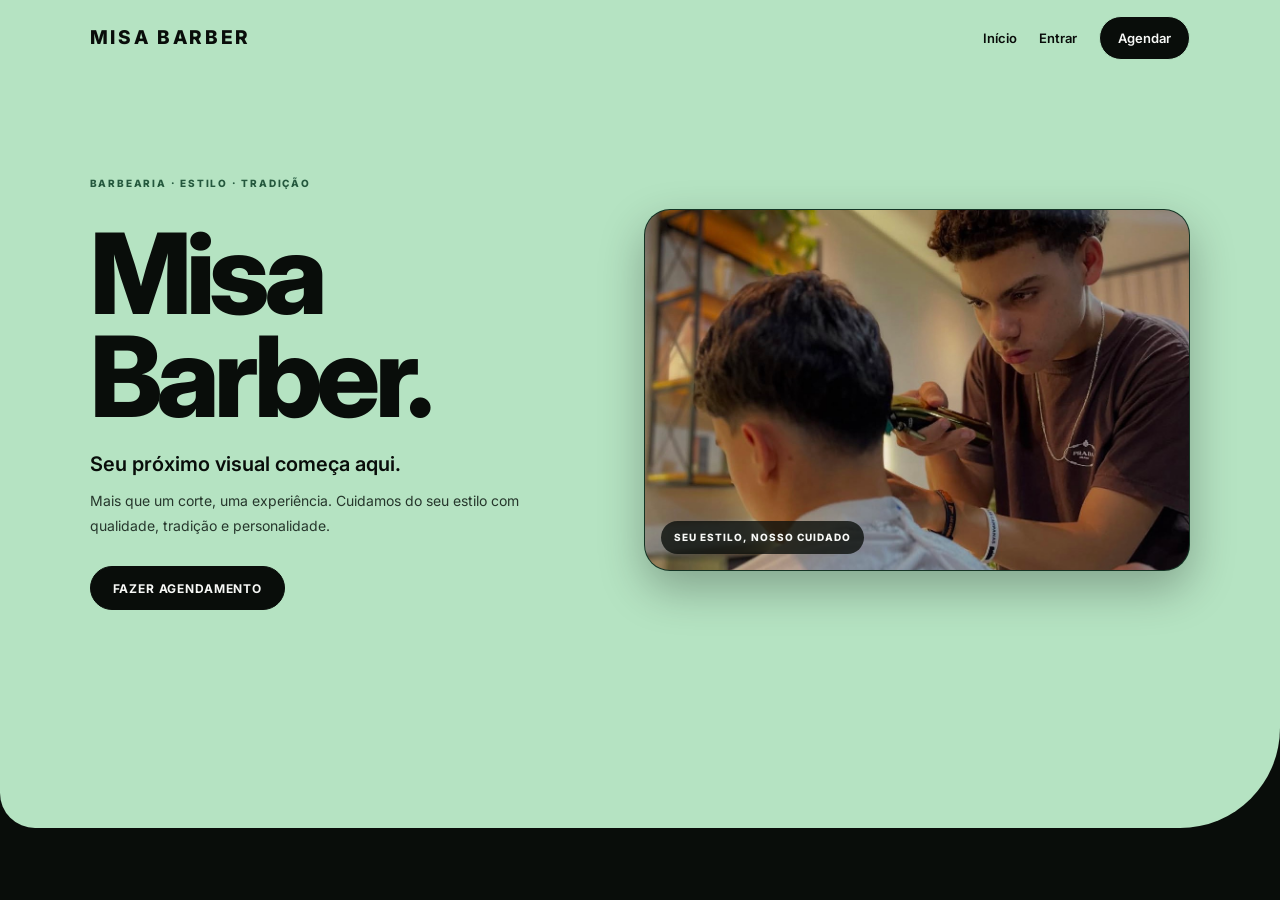
==== commit 34c13ff0: "Deixar somente apresentação principal na página inicial" ====
--- a/index.html
+++ b/index.html
@@ -6,7 +6,7 @@
 <title>MISA BARBER</title>
 <link rel="preconnect" href="https://fonts.googleapis.com">
 <link href="https://fonts.googleapis.com/css2?family=Inter:wght@400;500;700;800&display=swap" rel="stylesheet">
-<link rel="stylesheet" href="style.css?v=inicial-limpa-30min">
+<link rel="stylesheet" href="style.css?v=inicial-final-30min">
 </head>
 <body>
 
@@ -14,8 +14,6 @@
   <a class="logo" href="index.html">MISA BARBER</a>
   <nav>
     <a href="#inicio">Início</a>
-    <a href="#inicio">Sobre</a>
-    <a href="login.html">Serviços</a>
     <a href="login.html">Entrar</a>
     <a class="nav-cta" href="login.html">Agendar</a>
   </nav>
@@ -30,8 +28,7 @@
         <h2>Seu próximo visual começa aqui.</h2>
         <p class="lead">Mais que um corte, uma experiência. Cuidamos do seu estilo com qualidade, tradição e personalidade.</p>
         <div class="botoes">
-          <a class="btn escuro" href="cadastro.html">FAZER AGENDAMENTO</a>
-          <a class="btn contorno" href="#servicos">VER SERVIÇOS</a>
+          <a class="btn escuro" href="login.html">FAZER AGENDAMENTO</a>
         </div>
       </div>
 
@@ -44,12 +41,7 @@
   </section>
 </main>
 
-<footer>
-  <a class="logo" href="index.html">MISA BARBER</a>
-  <p>Estilo, tradição e qualidade.</p>
-  <small>© 2026 MISA BARBER. Todos os direitos reservados.</small>
-</footer>
 
-<script type="module" src="script.js?v=inicial-limpa-30min"></script>
+<script type="module" src="script.js?v=inicial-final-30min"></script>
 </body>
 </html>
--- a/style.css
+++ b/style.css
@@ -472,3 +472,8 @@
 .password-field .password-toggle:hover { background:rgba(168,217,79,.13) !important; }
 .password-toggle .eye-icon { width:21px; height:21px; fill:none; stroke:currentColor; stroke-width:1.8; stroke-linecap:round; stroke-linejoin:round; }
 .password-toggle.senha-visivel .eye-icon { color:#FFFFFF; }
+
+
+/* INICIAL SIMPLIFICADA: SOMENTE A APRESENTAÇÃO PRINCIPAL */
+.hero-grid { grid-template-columns: minmax(0,1fr) minmax(0,1.05fr) !important; align-items:center; }
+@media(max-width:850px) { .hero-grid { grid-template-columns:1fr !important; } }
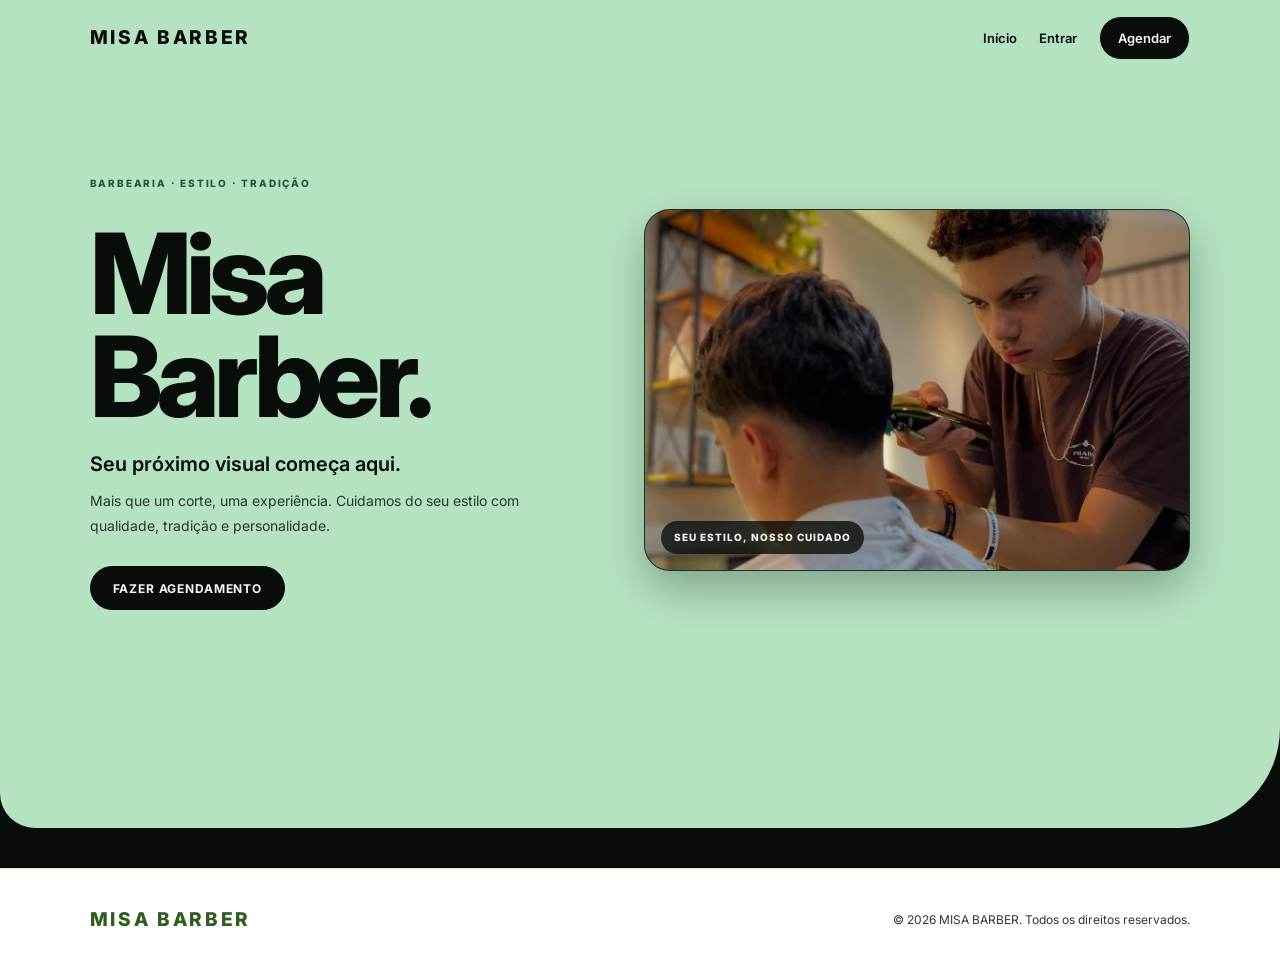
==== commit 5ac88c5a: "Adiciona rodapé institucional à página inicial" ====
--- a/index.html
+++ b/index.html
@@ -6,7 +6,7 @@
 <title>MISA BARBER</title>
 <link rel="preconnect" href="https://fonts.googleapis.com">
 <link href="https://fonts.googleapis.com/css2?family=Inter:wght@400;500;700;800&display=swap" rel="stylesheet">
-<link rel="stylesheet" href="style.css?v=inicial-final-30min">
+<link rel="stylesheet" href="style.css?v=revisao-geral-1">
 </head>
 <body>
 
@@ -40,8 +40,9 @@
     </div>
   </section>
 </main>
+<footer><a class="logo" href="index.html">MISA BARBER</a><small>© 2026 MISA BARBER. Todos os direitos reservados.</small></footer>
 
 
-<script type="module" src="script.js?v=inicial-final-30min"></script>
+<script type="module" src="script.js?v=revisao-geral-1"></script>
 </body>
 </html>
--- a/style.css
+++ b/style.css
@@ -477,3 +477,124 @@
 /* INICIAL SIMPLIFICADA: SOMENTE A APRESENTAÇÃO PRINCIPAL */
 .hero-grid { grid-template-columns: minmax(0,1fr) minmax(0,1.05fr) !important; align-items:center; }
 @media(max-width:850px) { .hero-grid { grid-template-columns:1fr !important; } }
+
+
+/* GARANTIR QUE O LINK ADMINISTRATIVO FIQUE OCULTO QUANDO NAO AUTORIZADO */
+#admin-back-link[hidden] { display: none !important; }
+
+
+/* CALENDÁRIO MENSAL DA AGENDA ADMINISTRATIVA */
+.admin-calendar { margin:18px 0 22px; padding:17px; background:var(--surface-2); border:1px solid var(--line); border-radius:15px; }
+.admin-calendar-top { display:flex; align-items:center; justify-content:space-between; gap:12px; margin-bottom:17px; }
+.admin-calendar-top h3 { color:var(--mint); font-size:17px; text-transform:capitalize; text-align:center; }
+.admin-calendar-top button { width:36px; height:36px; border:1px solid var(--green-light); border-radius:9px; background:var(--green); color:var(--white); font-size:25px; }
+.admin-calendar-weekdays,.admin-calendar-days { display:grid; grid-template-columns:repeat(7,minmax(0,1fr)); gap:7px; text-align:center; }
+.admin-calendar-weekdays { margin-bottom:8px; }
+.admin-calendar-weekdays span { color:var(--muted); font-size:10px; font-weight:800; }
+.admin-calendar-day { position:relative; min-width:0; aspect-ratio:1; border:1px solid var(--line); border-radius:9px; background:var(--bg); color:var(--white); font-size:13px; }
+.admin-calendar-day.has-bookings { background:#334B2C; border-color:#A8D94F; color:#fff; font-weight:800; }
+.admin-calendar-day.has-bookings i { position:absolute; bottom:5px; left:50%; width:5px; height:5px; transform:translateX(-50%); border-radius:50%; background:#C9F58A; }
+.admin-calendar-day.selected { outline:2px solid var(--mint); outline-offset:1px; background:var(--mint); color:#111; }
+.admin-calendar-day.today:not(.selected) { border-color:var(--mint); }
+.admin-calendar-empty { aspect-ratio:1; }
+.calendar-legend { display:flex; align-items:center; gap:8px; margin:14px 0 0; color:var(--muted); font-size:11px; }
+.calendar-legend i { width:9px; height:9px; border-radius:50%; background:#A8D94F; }
+.agenda-selected-title { margin-top:18px; color:var(--mint); font-size:16px; }
+@media(max-width:520px) { .admin-calendar { padding:11px; } .admin-calendar-weekdays,.admin-calendar-days { gap:4px; } .admin-calendar-day { font-size:11px; } }
+
+
+/* AVISOS DE PRÓXIMOS AGENDAMENTOS */
+.upcoming-panel { margin:0 0 28px; }
+.upcoming-heading { display:flex; align-items:center; justify-content:space-between; gap:16px; }
+.upcoming-heading h2 { margin:4px 0; color:var(--mint); }
+.upcoming-count { display:grid; place-items:center; min-width:42px; height:42px; padding:0 10px; border-radius:50%; background:var(--mint); color:#111; font-weight:900; }
+.upcoming-list { display:grid; gap:9px; margin-top:15px; }
+.upcoming-booking { display:flex; align-items:center; gap:14px; width:100%; padding:13px 15px; border:1px solid var(--line); border-radius:11px; background:var(--surface-2); color:var(--white); text-align:left; cursor:pointer; }
+.upcoming-booking:hover { border-color:var(--mint); background:#26351F; }
+.upcoming-date { min-width:92px; color:var(--mint); font-size:12px; font-weight:800; text-transform:capitalize; }
+.upcoming-info { display:grid; gap:4px; flex:1; min-width:0; }
+.upcoming-info strong { color:var(--white); font-size:13px; }
+.upcoming-info small { color:var(--muted); font-size:11px; }
+.upcoming-status { color:var(--mint); font-size:10px; font-weight:800; }
+@media(max-width:520px) { .upcoming-booking { gap:8px; padding:11px 9px; } .upcoming-date { min-width:76px; font-size:10px; } .upcoming-status { font-size:9px; } }
+
+
+/* ABAS DO HISTÓRICO DE AGENDAMENTOS */
+.booking-history { margin-top:28px; padding-top:20px; border-top:1px solid var(--line); }
+.booking-history h3 { color:var(--mint); margin-bottom:14px; }
+.history-tabs { display:flex; gap:9px; margin-bottom:15px; flex-wrap:wrap; }
+.history-tab { padding:10px 16px; border:1px solid var(--line); border-radius:9px; background:var(--surface-2); color:var(--white); font-weight:700; cursor:pointer; }
+.history-tab.active { background:var(--mint); border-color:var(--mint); color:#111; }
+.history-item { border-left:3px solid var(--mint); }
+
+
+/* DETALHES DO STATUS DENTRO DO GRAFICO DO DASHBOARD */
+.status-row-button {
+  display:block;
+  width:100%;
+  padding:10px 12px;
+  border:1px solid transparent;
+  border-radius:10px;
+  background:transparent;
+  color:inherit;
+  text-align:left;
+  cursor:pointer;
+  transition:background .2s,border-color .2s;
+}
+.status-row-button:hover,
+.status-row-button:focus-visible { background:var(--surface-2); border-color:var(--line); outline:none; }
+.status-row-button.selected { background:#26351F; border-color:var(--mint); }
+.status-row-heading { display:flex; justify-content:space-between; align-items:center; gap:12px; margin-bottom:8px; }
+.status-row-heading > span { display:flex; align-items:center; gap:9px; color:var(--muted); font-size:12px; }
+.status-row-heading strong { color:var(--white); font-size:13px; }
+.status-row-button .status-track { display:block; width:100%; }
+.dashboard-status-details { margin-top:22px; padding-top:18px; border-top:1px solid var(--line); }
+.dashboard-status-details h3 { margin-bottom:14px; color:var(--mint); font-size:16px; }
+.dashboard-status-details .stack { display:grid; gap:10px; max-height:520px; overflow:auto; padding-right:4px; }
+.dashboard-status-details .history-item { border-left:3px solid var(--mint); }
+
+
+/* ACABAMENTO PROFISSIONAL E ACESSIBILIDADE */
+:root { --focus-ring: 0 0 0 3px rgba(181,227,194,.22); }
+::selection { background:var(--mint); color:var(--bg); }
+html { scroll-padding-top:90px; }
+body { -webkit-font-smoothing:antialiased; text-rendering:optimizeLegibility; }
+img { max-width:100%; }
+input,select,textarea { transition:border-color .18s ease,box-shadow .18s ease,background .18s ease; }
+input:focus,select:focus,textarea:focus { box-shadow:var(--focus-ring); }
+input:disabled,select:disabled,textarea:disabled { opacity:.6; cursor:not-allowed; }
+.btn:focus-visible,nav a:focus-visible,.link-button:focus-visible { outline:2px solid var(--mint); outline-offset:4px; }
+.form-card { animation:card-in .35s var(--ease) both; }
+@keyframes card-in { from { opacity:0; transform:translateY(12px); } to { opacity:1; transform:translateY(0); } }
+.form-card > .muted { margin-bottom:16px; }
+.form-card label { font-weight:600; }
+.form-card input:focus-visible,.form-card select:focus-visible { border-color:var(--mint); }
+.item { box-shadow:0 8px 22px rgba(0,0,0,.12); }
+.item:hover { border-color:#42634B; }
+.item .btn { margin-top:8px; }
+.stat-card,.panel,.form-card,.card { box-shadow:0 12px 32px rgba(0,0,0,.16); }
+.stat-card { transition:transform .2s ease,border-color .2s ease; }
+.stat-card:hover { transform:translateY(-2px); border-color:#58785E; }
+.dashboard-status-details .item { overflow-wrap:anywhere; }
+.dashboard-status-details .stack { overscroll-behavior:contain; }
+.upcoming-booking:focus-visible,.admin-calendar-day:focus-visible,.time-button:focus-visible { outline:2px solid var(--mint); outline-offset:2px; }
+.message:empty { display:none; }
+.error { color:var(--danger)!important; }
+.success { color:var(--mint)!important; }
+footer { margin-top:40px; }
+@media(max-width:700px) {
+  .topo { position:relative; min-height:auto; }
+  .section.admin { padding:34px 4%; }
+  .panel { padding:17px; }
+  .dashboard-status-details .stack { max-height:420px; }
+  .stats-grid { gap:9px; }
+  .stat-card { padding:14px; }
+  .stat-card span,.stat-card small { font-size:10px; }
+}
+@media(max-width:380px) {
+  .time-slots { grid-template-columns:repeat(2,minmax(0,1fr)); }
+  .hours-row { grid-template-columns:1fr; }
+  .hours-row label:first-child { grid-column:auto; }
+  .upcoming-booking { align-items:flex-start; flex-wrap:wrap; }
+  .upcoming-status { margin-left:auto; }
+}
